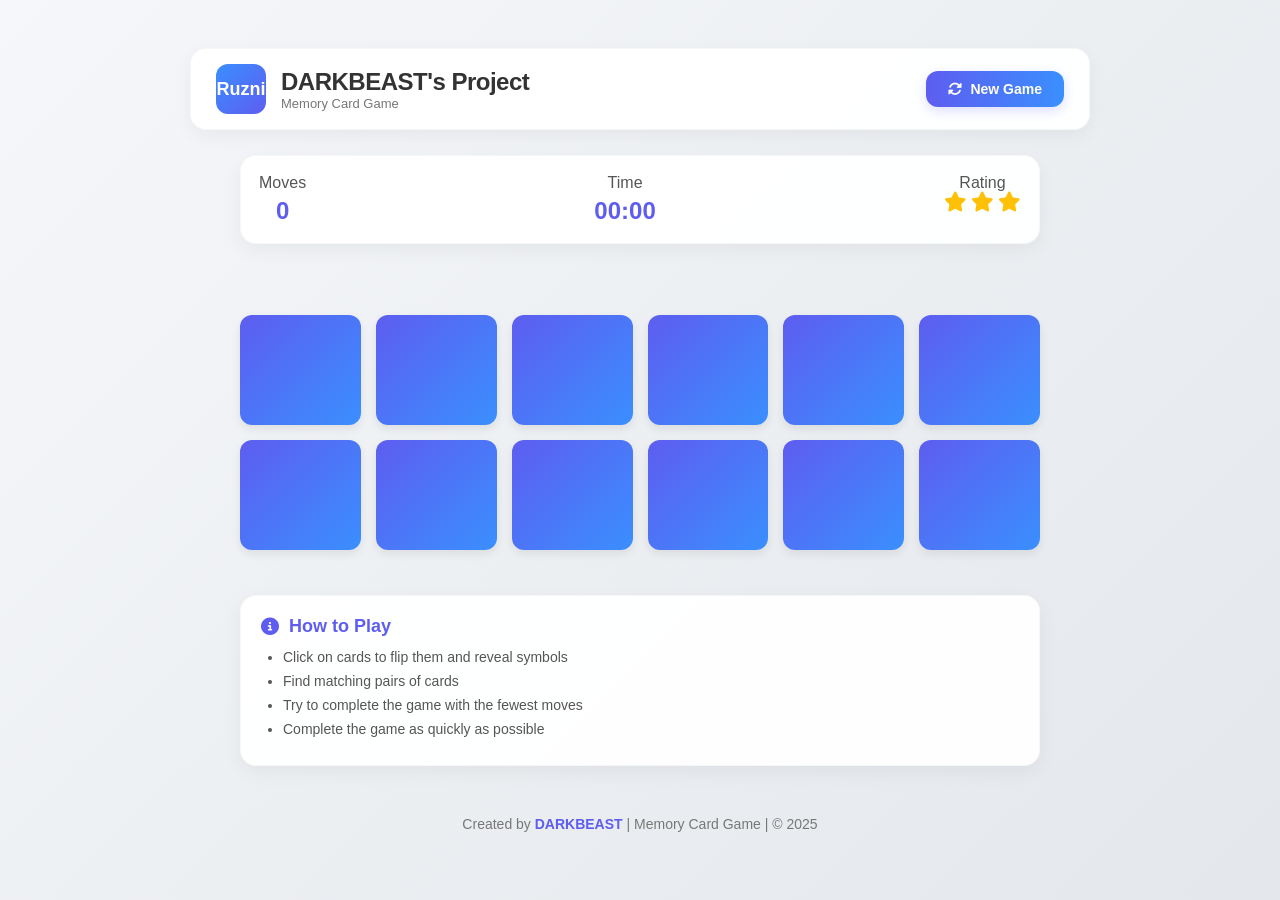
==== index.html @ 64e5f266 "Add files via upload" ====
<!DOCTYPE html>
<html lang="en">
<head>
    <meta charset="UTF-8">
    <meta name="viewport" content="width=device-width, initial-scale=1.0">
    <title>Memory Card Game</title>
    <link rel="stylesheet" href="https://cdnjs.cloudflare.com/ajax/libs/font-awesome/6.4.0/css/all.min.css">
    <link rel="stylesheet" href="style.css">
</head>
<body>
    <div class="container">
        <header>
            <div class="brand">
                <div class="logo">Ruzni</div>
                <div class="brand-text">
                    <h1>DARKBEAST's Project</h1>
                    <p>Memory Card Game</p>
                </div>
            </div>
            <div class="game-controls">
                <button class="btn" id="restart-btn">
                    <i class="fas fa-sync-alt"></i> New Game
                </button>
            </div>
        </header>

        <main class="game-container">
            <div class="game-info">
                <div class="info-item">
                    <span>Moves</span>
                    <div class="info-value" id="moves">0</div>
                </div>
                <div class="info-item">
                    <span>Time</span>
                    <div class="info-value" id="timer">00:00</div>
                </div>
                <div class="info-item">
                    <span>Rating</span>
                    <div class="stars" id="stars">
                        <i class="fas fa-star"></i>
                        <i class="fas fa-star"></i>
                        <i class="fas fa-star"></i>
                    </div>
                </div>
            </div>

            <div class="progress-bar">
                <div class="progress" id="progress"></div>
            </div>

            <div class="memory-board" id="game-board">
                <!-- Cards will be generated by JavaScript -->
            </div>

            <div class="instructions">
                <h3><i class="fas fa-info-circle"></i> How to Play</h3>
                <ul>
                    <li>Click on cards to flip them and reveal symbols</li>
                    <li>Find matching pairs of cards</li>
                    <li>Try to complete the game with the fewest moves</li>
                    <li>Complete the game as quickly as possible</li>
                </ul>
            </div>
        </main>

        <div class="win-screen" id="win-screen">
            <div class="win-content">
                <h2>Well Done!</h2>
                <p>You've matched all the cards successfully</p>

                <div class="win-stats">
                    <div class="win-stat">
                        <span>Time</span>
                        <div class="win-stat-value" id="win-time">00:00</div>
                    </div>
                    <div class="win-stat">
                        <span>Moves</span>
                        <div class="win-stat-value" id="win-moves">0</div>
                    </div>
                    <div class="win-stat">
                        <span>Rating</span>
                        <div class="win-stat-value" id="win-rating">3/3</div>
                    </div>
                </div>

                <button class="btn" id="play-again-btn" style="margin-top: 20px;">
                    <i class="fas fa-play"></i> Play Again
                </button>
            </div>
        </div>

        <footer>
            <p>Created by <a href="https://darkbeast2003.github.io/portfolio1/">DARKBEAST</a> | Memory Card Game | &copy; 2025</p>
        </footer>
    </div>

    <script src="script.js"></script>
</body>
</html>
---- style.css ----
* {
    margin: 0;
    padding: 0;
    box-sizing: border-box;
    font-family: 'Segoe UI', Tahoma, Geneva, Verdana, sans-serif;
}

body {
    background: linear-gradient(135deg, #f5f7fa 0%, #e4e7eb 100%);
    min-height: 100vh;
    padding: 20px;
    display: flex;
    justify-content: center;
    align-items: center;
}

.container {
    max-width: 900px;
    width: 100%;
    margin: 0 auto;
}

/* Header Styles */
header {
    display: flex;
    justify-content: space-between;
    align-items: center;
    margin-bottom: 25px;
    padding: 15px 25px;
    background: rgba(255, 255, 255, 0.95);
    border-radius: 16px;
    box-shadow: 0 6px 20px rgba(0, 0, 0, 0.05);
    border: 1px solid rgba(0, 0, 0, 0.03);
}

.brand {
    display: flex;
    align-items: center;
    gap: 15px;
}

.logo {
    width: 50px;
    height: 50px;
    background: linear-gradient(135deg, #3a8ffe 0%, #5e5df0 100%);
    border-radius: 12px;
    display: flex;
    align-items: center;
    justify-content: center;
    color: white;
    font-size: 18px;
    font-weight: bold;
}

.brand-text h1 {
    font-size: 24px;
    color: #333;
    font-weight: 700;
    letter-spacing: -0.5px;
}

.brand-text p {
    font-size: 13px;
    color: #777;
    font-weight: 500;
}

/* Game Controls */
.game-controls {
    display: flex;
    align-items: center;
    gap: 12px;
}

.btn {
    background: linear-gradient(to right, #5e5df0, #3a8ffe);
    color: white;
    border: none;
    padding: 10px 22px;
    border-radius: 12px;
    font-size: 14px;
    font-weight: 600;
    cursor: pointer;
    transition: all 0.3s ease;
    box-shadow: 0 4px 12px rgba(94, 93, 240, 0.2);
    display: flex;
    align-items: center;
    gap: 8px;
}

.btn:hover {
    transform: translateY(-2px);
    box-shadow: 0 6px 15px rgba(94, 93, 240, 0.3);
}

/* Game Board */
.game-container {
    display: flex;
    flex-direction: column;
    align-items: center;
    gap: 25px;
}

.game-info {
    display: flex;
    justify-content: space-between;
    width: 100%;
    max-width: 800px;
    background: rgba(255, 255, 255, 0.95);
    border-radius: 16px;
    padding: 18px;
    box-shadow: 0 6px 20px rgba(0, 0, 0, 0.05);
    border: 1px solid rgba(0, 0, 0, 0.03);
}

.info-item {
    display: flex;
    flex-direction: column;
    align-items: center;
    color: #555;
}

.info-value {
    font-size: 24px;
    font-weight: 700;
    margin-top: 5px;
    color: #5e5df0;
}

.stars {
    display: flex;
    gap: 4px;
    color: #ffc107;
    font-size: 20px;
}

.memory-board {
    display: grid;
    grid-template-columns: repeat(4, 1fr);
    gap: 15px;
    max-width: 800px;
    width: 100%;
    perspective: 1000px;
}

@media (min-width: 768px) {
    .memory-board {
        grid-template-columns: repeat(6, 1fr);
    }
}

.card {
    height: 110px;
    position: relative;
    cursor: pointer;
    transform-style: preserve-3d;
    transition: transform 0.5s cubic-bezier(0.175, 0.885, 0.32, 1.275);
    border-radius: 12px;
    box-shadow: 0 4px 10px rgba(0, 0, 0, 0.08);
}

.card.flipped {
    transform: rotateY(180deg);
}

.card-face {
    position: absolute;
    width: 100%;
    height: 100%;
    backface-visibility: hidden;
    display: flex;
    justify-content: center;
    align-items: center;
    border-radius: 12px;
    overflow: hidden;
}

.card-front {
    background: linear-gradient(135deg, #ffffff 0%, #f8f9fa 100%);
    transform: rotateY(180deg);
    font-size: 36px;
    color: #5e5df0;
    border: 1px solid rgba(0, 0, 0, 0.05);
}

.card-back {
    background: linear-gradient(135deg, #5e5df0 0%, #3a8ffe 100%);
    display: flex;
    justify-content: center;
    align-items: center;
}

/* Win Screen */
.win-screen {
    position: fixed;
    top: 0;
    left: 0;
    width: 100%;
    height: 100%;
    background: rgba(0, 0, 0, 0.85);
    display: flex;
    justify-content: center;
    align-items: center;
    z-index: 100;
    opacity: 0;
    pointer-events: none;
    transition: opacity 0.4s ease;
}

.win-screen.active {
    opacity: 1;
    pointer-events: all;
}

.win-content {
    background: white;
    border-radius: 20px;
    padding: 40px;
    text-align: center;
    max-width: 500px;
    width: 90%;
    transform: scale(0.9);
    transition: transform 0.4s ease;
    box-shadow: 0 15px 40px rgba(0, 0, 0, 0.25);
}

.win-screen.active .win-content {
    transform: scale(1);
}

.win-content h2 {
    font-size: 32px;
    color: #5e5df0;
    margin-bottom: 15px;
    font-weight: 700;
}

.win-stats {
    display: flex;
    justify-content: space-around;
    margin: 25px 0;
}

.win-stat {
    display: flex;
    flex-direction: column;
    align-items: center;
}

.win-stat-value {
    font-size: 26px;
    font-weight: 700;
    color: #333;
}

/* Footer */
footer {
    text-align: center;
    padding: 20px;
    color: #777;
    font-size: 14px;
    margin-top: 30px;
}

footer a {
    color: #5e5df0;
    text-decoration: none;
    font-weight: 600;
}

footer a:hover {
    text-decoration: underline;
}

/* Animations */
@keyframes pulse {
    0% { transform: scale(1); }
    50% { transform: scale(1.05); }
    100% { transform: scale(1); }
}

.pulse {
    animation: pulse 0.4s ease-in-out;
}

.match {
    animation: pulse 0.4s ease-in-out 2;
}

.instructions {
    background: rgba(255, 255, 255, 0.95);
    border-radius: 16px;
    padding: 20px;
    margin-top: 20px;
    max-width: 800px;
    width: 100%;
    box-shadow: 0 6px 20px rgba(0, 0, 0, 0.05);
    border: 1px solid rgba(0, 0, 0, 0.03);
}

.instructions h3 {
    color: #5e5df0;
    margin-bottom: 12px;
    font-size: 18px;
    display: flex;
    align-items: center;
    gap: 10px;
}

.instructions ul {
    padding-left: 22px;
}

.instructions li {
    margin: 8px 0;
    color: #555;
    font-size: 14px;
}

.progress-bar {
    height: 6px;
    background: rgba(94, 93, 240, 0.15);
    border-radius: 3px;
    margin-top: 15px;
    overflow: hidden;
}

.progress {
    height: 100%;
    background: linear-gradient(to right, #5e5df0, #3a8ffe);
    width: 0%;
    transition: width 0.3s ease;
}
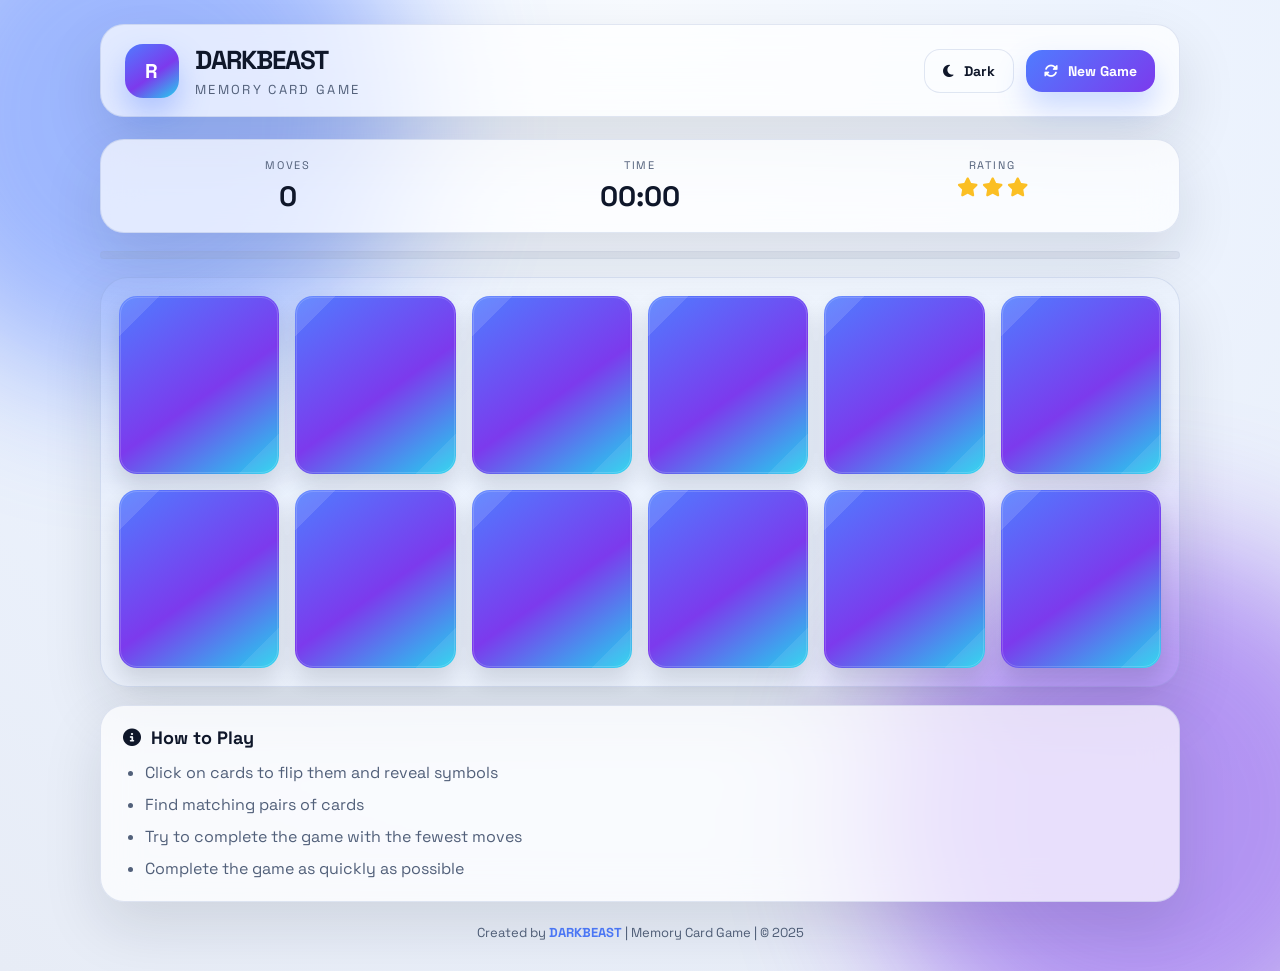
==== commit 9159ba78: "message" ====
--- a/index.html
+++ b/index.html
@@ -5,27 +5,39 @@
     <meta name="viewport" content="width=device-width, initial-scale=1.0">
     <title>Memory Card Game</title>
     <link rel="stylesheet" href="https://cdnjs.cloudflare.com/ajax/libs/font-awesome/6.4.0/css/all.min.css">
-    <link rel="stylesheet" href="style.css">
+    <link rel="preconnect" href="https://fonts.googleapis.com">
+    <link rel="preconnect" href="https://fonts.gstatic.com" crossorigin>
+    <link href="https://fonts.googleapis.com/css2?family=Space+Grotesk:wght@400;500;700&display=swap" rel="stylesheet">
+    <link rel="stylesheet" href="assets/css/style.css">
 </head>
 <body>
+    <div class="ambient ambient-one"></div>
+    <div class="ambient ambient-two"></div>
+
     <div class="container">
-        <header>
+        <header class="glass-panel">
             <div class="brand">
-                <div class="logo">Ruzni</div>
+                <div class="logo">
+                    <span>R</span>
+                </div>
                 <div class="brand-text">
-                    <h1>DARKBEAST's Project</h1>
+                    <h1>DARKBEAST</h1>
                     <p>Memory Card Game</p>
                 </div>
             </div>
             <div class="game-controls">
-                <button class="btn" id="restart-btn">
+                <button class="theme-toggle btn-secondary" id="theme-toggle" type="button" aria-label="Toggle theme">
+                    <i class="fas fa-moon" id="theme-icon"></i>
+                    <span id="theme-label">Dark</span>
+                </button>
+                <button class="btn" id="restart-btn" type="button">
                     <i class="fas fa-sync-alt"></i> New Game
                 </button>
             </div>
         </header>
 
         <main class="game-container">
-            <div class="game-info">
+            <section class="game-info glass-panel">
                 <div class="info-item">
                     <span>Moves</span>
                     <div class="info-value" id="moves">0</div>
@@ -42,7 +54,7 @@
                         <i class="fas fa-star"></i>
                     </div>
                 </div>
-            </div>
+            </section>
 
             <div class="progress-bar">
                 <div class="progress" id="progress"></div>
@@ -52,7 +64,7 @@
                 <!-- Cards will be generated by JavaScript -->
             </div>
 
-            <div class="instructions">
+            <section class="instructions glass-panel">
                 <h3><i class="fas fa-info-circle"></i> How to Play</h3>
                 <ul>
                     <li>Click on cards to flip them and reveal symbols</li>
@@ -60,11 +72,11 @@
                     <li>Try to complete the game with the fewest moves</li>
                     <li>Complete the game as quickly as possible</li>
                 </ul>
-            </div>
+            </section>
         </main>
 
         <div class="win-screen" id="win-screen">
-            <div class="win-content">
+            <div class="win-content glass-panel">
                 <h2>Well Done!</h2>
                 <p>You've matched all the cards successfully</p>
 
@@ -83,7 +95,7 @@
                     </div>
                 </div>
 
-                <button class="btn" id="play-again-btn" style="margin-top: 20px;">
+                <button class="btn" id="play-again-btn" type="button">
                     <i class="fas fa-play"></i> Play Again
                 </button>
             </div>
@@ -94,6 +106,6 @@
         </footer>
     </div>
 
-    <script src="script.js"></script>
+    <script src="assets/js/script.js"></script>
 </body>
 </html>
--- a/assets/css/style.css
+++ b/assets/css/style.css
@@ -0,0 +1,503 @@
+:root {
+    color-scheme: light;
+    --bg: radial-gradient(circle at top, #f8fbff 0%, #edf4ff 42%, #e7ecf6 100%);
+    --text: #0f172a;
+    --text-soft: #52607a;
+    --surface: rgba(255, 255, 255, 0.7);
+    --surface-strong: rgba(255, 255, 255, 0.9);
+    --border: rgba(123, 147, 197, 0.22);
+    --shadow: 0 24px 60px rgba(15, 23, 42, 0.12);
+    --accent: #4f7cff;
+    --accent-2: #7c3aed;
+    --accent-3: #22d3ee;
+    --card-back: linear-gradient(145deg, #4f7cff 0%, #7c3aed 55%, #22d3ee 100%);
+    --card-front: linear-gradient(145deg, rgba(255, 255, 255, 0.95) 0%, rgba(244, 247, 255, 0.96) 100%);
+    --board-glow: rgba(79, 124, 255, 0.18);
+}
+
+[data-theme="dark"] {
+    color-scheme: dark;
+    --bg: radial-gradient(circle at top, #0f172a 0%, #0b1020 46%, #070b16 100%);
+    --text: #e5eefc;
+    --text-soft: #9db0d1;
+    --surface: rgba(13, 18, 32, 0.72);
+    --surface-strong: rgba(15, 22, 40, 0.88);
+    --border: rgba(143, 169, 255, 0.18);
+    --shadow: 0 30px 70px rgba(0, 0, 0, 0.45);
+    --accent: #7dd3fc;
+    --accent-2: #a78bfa;
+    --accent-3: #34d399;
+    --card-back: linear-gradient(145deg, #0ea5e9 0%, #8b5cf6 55%, #14b8a6 100%);
+    --card-front: linear-gradient(145deg, rgba(15, 23, 42, 0.96) 0%, rgba(18, 28, 52, 0.98) 100%);
+    --board-glow: rgba(125, 211, 252, 0.18);
+}
+
+* {
+    margin: 0;
+    padding: 0;
+    box-sizing: border-box;
+    font-family: 'Space Grotesk', sans-serif;
+}
+
+body {
+    min-height: 100vh;
+    padding: 24px;
+    display: flex;
+    justify-content: center;
+    align-items: center;
+    background: var(--bg);
+    color: var(--text);
+    overflow-x: hidden;
+    position: relative;
+}
+
+body::before {
+    content: '';
+    position: fixed;
+    inset: 0;
+    background-image: linear-gradient(rgba(255, 255, 255, 0.05) 1px, transparent 1px), linear-gradient(90deg, rgba(255, 255, 255, 0.05) 1px, transparent 1px);
+    background-size: 56px 56px;
+    mask-image: radial-gradient(circle at center, rgba(0, 0, 0, 0.9), transparent 78%);
+    pointer-events: none;
+    opacity: 0.35;
+}
+
+.ambient {
+    position: fixed;
+    width: 42vw;
+    height: 42vw;
+    border-radius: 50%;
+    filter: blur(70px);
+    opacity: 0.5;
+    pointer-events: none;
+    z-index: 0;
+}
+
+.ambient-one {
+    top: -12vw;
+    left: -10vw;
+    background: var(--accent);
+}
+
+.ambient-two {
+    right: -10vw;
+    bottom: -14vw;
+    background: var(--accent-2);
+}
+
+.container {
+    width: min(1080px, 100%);
+    margin: 0 auto;
+    position: relative;
+    z-index: 1;
+}
+
+.glass-panel {
+    background: var(--surface);
+    border: 1px solid var(--border);
+    backdrop-filter: blur(18px);
+    -webkit-backdrop-filter: blur(18px);
+    box-shadow: var(--shadow);
+}
+
+header {
+    display: flex;
+    justify-content: space-between;
+    align-items: center;
+    gap: 20px;
+    margin-bottom: 22px;
+    padding: 18px 24px;
+    border-radius: 24px;
+}
+
+.brand {
+    display: flex;
+    align-items: center;
+    gap: 16px;
+}
+
+.logo {
+    width: 54px;
+    height: 54px;
+    border-radius: 18px;
+    display: grid;
+    place-items: center;
+    background: linear-gradient(145deg, var(--accent) 0%, var(--accent-2) 55%, var(--accent-3) 100%);
+    box-shadow: 0 16px 30px rgba(79, 124, 255, 0.35);
+}
+
+.logo span {
+    color: #fff;
+    font-size: 20px;
+    font-weight: 700;
+    letter-spacing: 0.08em;
+}
+
+.brand-text h1 {
+    font-size: 26px;
+    letter-spacing: -0.04em;
+    color: var(--text);
+}
+
+.brand-text p {
+    margin-top: 4px;
+    color: var(--text-soft);
+    font-size: 13px;
+    letter-spacing: 0.18em;
+    text-transform: uppercase;
+}
+
+.game-controls {
+    display: flex;
+    align-items: center;
+    gap: 12px;
+    flex-wrap: wrap;
+}
+
+.btn,
+.btn-secondary {
+    border: none;
+    cursor: pointer;
+    display: inline-flex;
+    align-items: center;
+    justify-content: center;
+    gap: 10px;
+    padding: 12px 18px;
+    border-radius: 16px;
+    font-size: 14px;
+    font-weight: 700;
+    color: #fff;
+    transition: transform 0.24s ease, box-shadow 0.24s ease, opacity 0.24s ease;
+}
+
+.btn {
+    background: linear-gradient(135deg, var(--accent) 0%, var(--accent-2) 100%);
+    box-shadow: 0 16px 30px rgba(79, 124, 255, 0.28);
+}
+
+.btn-secondary {
+    background: rgba(255, 255, 255, 0.08);
+    color: var(--text);
+    border: 1px solid var(--border);
+}
+
+.btn:hover,
+.btn-secondary:hover {
+    transform: translateY(-2px);
+}
+
+.btn:active,
+.btn-secondary:active {
+    transform: translateY(0);
+}
+
+.game-container {
+    display: flex;
+    flex-direction: column;
+    align-items: center;
+    gap: 18px;
+}
+
+.game-info {
+    display: grid;
+    grid-template-columns: repeat(3, minmax(0, 1fr));
+    gap: 14px;
+    width: 100%;
+    padding: 18px;
+    border-radius: 24px;
+}
+
+.info-item {
+    display: flex;
+    flex-direction: column;
+    align-items: center;
+    gap: 6px;
+    text-align: center;
+    color: var(--text-soft);
+}
+
+.info-item span,
+.win-stat span {
+    text-transform: uppercase;
+    letter-spacing: 0.16em;
+    font-size: 11px;
+}
+
+.info-value {
+    font-size: 28px;
+    font-weight: 700;
+    color: var(--text);
+}
+
+.stars {
+    display: flex;
+    gap: 4px;
+    color: #fbbf24;
+    font-size: 19px;
+}
+
+.progress-bar {
+    width: 100%;
+    height: 8px;
+    border-radius: 999px;
+    overflow: hidden;
+    background: rgba(148, 163, 184, 0.16);
+    box-shadow: inset 0 0 0 1px rgba(148, 163, 184, 0.08);
+}
+
+.progress {
+    height: 100%;
+    width: 0%;
+    border-radius: inherit;
+    background: linear-gradient(90deg, var(--accent) 0%, var(--accent-2) 50%, var(--accent-3) 100%);
+    box-shadow: 0 0 18px var(--board-glow);
+    transition: width 0.3s ease;
+}
+
+.memory-board {
+    display: grid;
+    grid-template-columns: repeat(4, minmax(0, 1fr));
+    gap: 16px;
+    width: 100%;
+    padding: 18px;
+    border-radius: 28px;
+    background: linear-gradient(180deg, rgba(255, 255, 255, 0.04), rgba(255, 255, 255, 0.02));
+    border: 1px solid var(--border);
+    box-shadow: var(--shadow);
+    perspective: 1200px;
+}
+
+@media (min-width: 768px) {
+    .memory-board {
+        grid-template-columns: repeat(6, minmax(0, 1fr));
+    }
+}
+
+.card {
+    aspect-ratio: 0.9;
+    position: relative;
+    cursor: pointer;
+    transform-style: preserve-3d;
+    transition: transform 0.52s cubic-bezier(0.16, 1, 0.3, 1), box-shadow 0.24s ease;
+    border-radius: 18px;
+    box-shadow: 0 12px 22px rgba(15, 23, 42, 0.14);
+}
+
+.card:hover {
+    box-shadow: 0 18px 30px rgba(15, 23, 42, 0.2);
+}
+
+.card.flipped {
+    transform: rotateY(180deg) translateY(-2px);
+}
+
+.card-face {
+    position: absolute;
+    inset: 0;
+    backface-visibility: hidden;
+    border-radius: 18px;
+    display: grid;
+    place-items: center;
+    overflow: hidden;
+}
+
+.card-face::before {
+    content: '';
+    position: absolute;
+    inset: 1px;
+    border-radius: 17px;
+    border: 1px solid rgba(255, 255, 255, 0.16);
+    pointer-events: none;
+}
+
+.card-front {
+    transform: rotateY(180deg);
+    background: var(--card-front);
+    color: var(--accent);
+    font-size: 36px;
+}
+
+.card-back {
+    background: var(--card-back);
+}
+
+.card-back::after {
+    content: '';
+    position: absolute;
+    inset: 0;
+    background-image: linear-gradient(135deg, rgba(255, 255, 255, 0.22) 0 12%, transparent 12% 88%, rgba(255, 255, 255, 0.14) 88% 100%);
+    mix-blend-mode: screen;
+    opacity: 0.55;
+}
+
+.card.match {
+    box-shadow: 0 0 0 1px rgba(255, 255, 255, 0.16), 0 18px 34px rgba(34, 211, 238, 0.18);
+}
+
+.instructions {
+    width: 100%;
+    padding: 20px 22px;
+    border-radius: 24px;
+}
+
+.instructions h3 {
+    display: flex;
+    align-items: center;
+    gap: 10px;
+    margin-bottom: 12px;
+    font-size: 18px;
+    color: var(--text);
+}
+
+.instructions ul {
+    padding-left: 22px;
+    color: var(--text-soft);
+    display: grid;
+    gap: 8px;
+}
+
+.instructions li {
+    line-height: 1.5;
+}
+
+.win-screen {
+    position: fixed;
+    inset: 0;
+    background: rgba(5, 10, 20, 0.68);
+    display: flex;
+    justify-content: center;
+    align-items: center;
+    z-index: 100;
+    opacity: 0;
+    pointer-events: none;
+    transition: opacity 0.35s ease;
+}
+
+.win-screen.active {
+    opacity: 1;
+    pointer-events: all;
+}
+
+.win-content {
+    width: min(540px, calc(100% - 32px));
+    padding: 36px;
+    border-radius: 28px;
+    text-align: center;
+    transform: scale(0.92);
+    transition: transform 0.35s ease;
+}
+
+.win-screen.active .win-content {
+    transform: scale(1);
+}
+
+.win-content h2 {
+    font-size: 34px;
+    color: var(--text);
+    margin-bottom: 10px;
+}
+
+.win-content p {
+    color: var(--text-soft);
+}
+
+.win-stats {
+    display: grid;
+    grid-template-columns: repeat(3, minmax(0, 1fr));
+    gap: 14px;
+    margin: 24px 0 26px;
+}
+
+.win-stat {
+    padding: 14px 12px;
+    border-radius: 18px;
+    background: rgba(255, 255, 255, 0.06);
+    border: 1px solid var(--border);
+}
+
+.win-stat-value {
+    margin-top: 8px;
+    font-size: 24px;
+    font-weight: 700;
+    color: var(--text);
+}
+
+footer {
+    text-align: center;
+    padding: 22px 16px 6px;
+    color: var(--text-soft);
+    font-size: 13px;
+}
+
+footer a {
+    color: var(--accent);
+    text-decoration: none;
+    font-weight: 700;
+}
+
+footer a:hover {
+    text-decoration: underline;
+}
+
+@keyframes pulse {
+    0% { transform: scale(1); }
+    50% { transform: scale(1.05); }
+    100% { transform: scale(1); }
+}
+
+.pulse {
+    animation: pulse 0.4s ease-in-out;
+}
+
+.match {
+    animation: pulse 0.4s ease-in-out 2;
+}
+
+@media (max-width: 820px) {
+    body {
+        padding: 16px;
+    }
+
+    header,
+    .game-info,
+    .instructions,
+    .memory-board,
+    .win-content {
+        border-radius: 20px;
+    }
+
+    header {
+        flex-direction: column;
+        align-items: stretch;
+    }
+
+    .game-controls {
+        justify-content: space-between;
+    }
+}
+
+@media (max-width: 560px) {
+    .game-info,
+    .win-stats {
+        grid-template-columns: 1fr;
+    }
+
+    .memory-board {
+        grid-template-columns: repeat(3, minmax(0, 1fr));
+        gap: 12px;
+        padding: 14px;
+    }
+
+    .brand-text h1 {
+        font-size: 22px;
+    }
+
+    .btn,
+    .btn-secondary {
+        width: 100%;
+    }
+
+    .game-controls {
+        flex-direction: column;
+    }
+}
